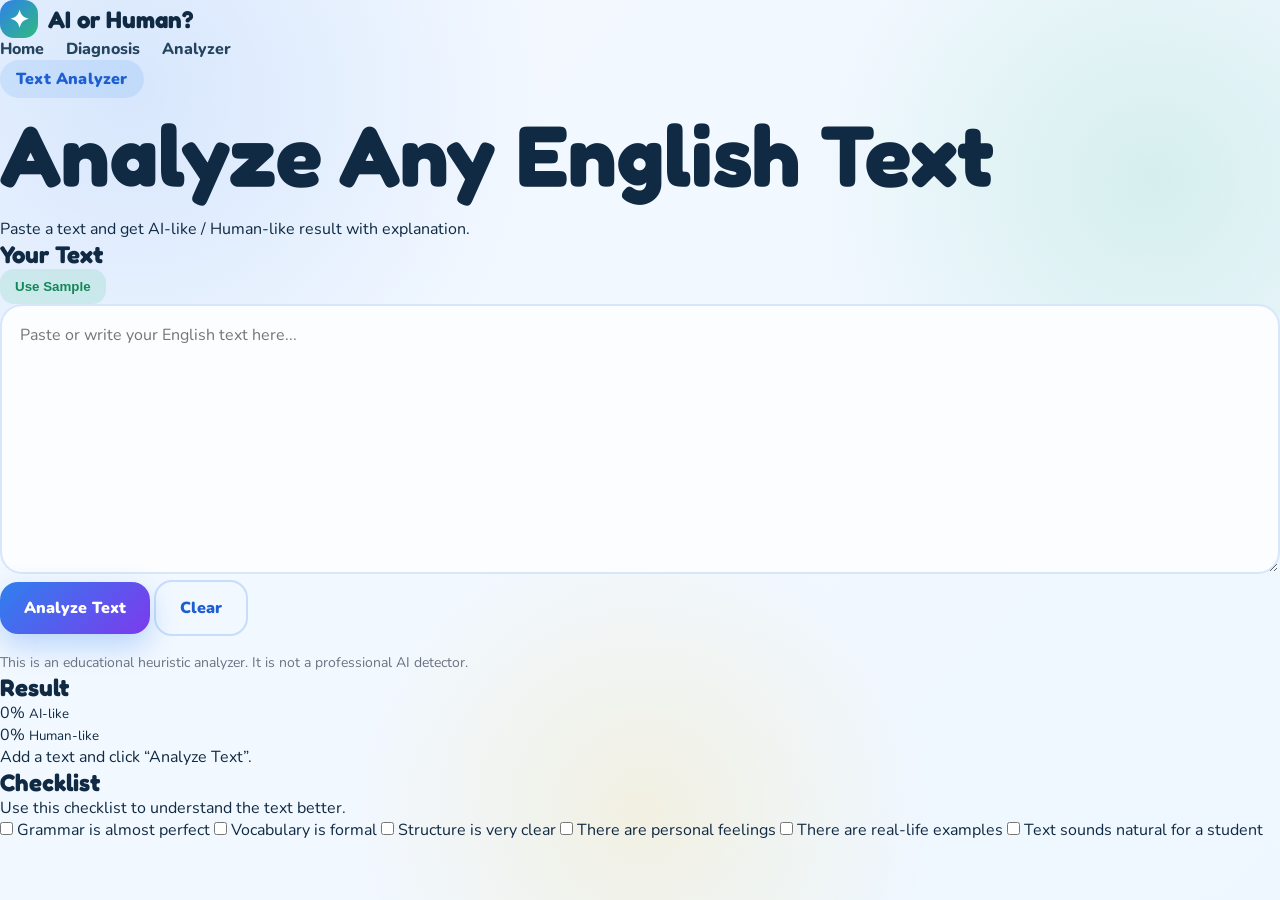
==== analyzer.html @ 6ae85714 "Create analyzer.html" ====
<!DOCTYPE html>
<html lang="en">
<head>
  <meta charset="UTF-8" />
  <meta name="viewport" content="width=device-width, initial-scale=1.0" />
  <title>Text Analyzer</title>
  <link rel="stylesheet" href="css/style.css" />

  <link rel="preconnect" href="https://fonts.googleapis.com">
  <link rel="preconnect" href="https://fonts.gstatic.com" crossorigin>
  <link 
    href="https://fonts.googleapis.com/css2?family=Fredoka:wght@500;600;700&family=Nunito:wght@400;600;700;800;900&display=swap" 
    rel="stylesheet">
</head>

<body>
  <nav class="nav page-nav">
    <div class="logo">
      <span class="logo-icon">✦</span>
      <span>AI or Human?</span>
    </div>

    <div class="nav-links">
      <a href="index.html">Home</a>
      <a href="tasks.html">Diagnosis</a>
      <a href="analyzer.html">Analyzer</a>
    </div>
  </nav>

  <main class="page-main">
    <section class="section-title">
      <p class="tag">Text Analyzer</p>
      <h1 class="page-title">Analyze Any English Text</h1>
      <p>
        Paste a text and get AI-like / Human-like result with explanation.
      </p>
    </section>

    <section class="analyzer-grid">
      <div class="input-panel">
        <div class="panel-top">
          <h2>Your Text</h2>
          <button id="sampleBtn" class="small-btn">Use Sample</button>
        </div>

        <textarea id="textInput" placeholder="Paste or write your English text here..."></textarea>

        <div class="button-row">
          <button id="analyzeBtn" class="btn primary">Analyze Text</button>
          <button id="clearBtn" class="btn ghost">Clear</button>
        </div>

        <p class="note">
          This is an educational heuristic analyzer. It is not a professional AI detector.
        </p>
      </div>

      <div class="result-panel">
        <h2>Result</h2>

        <div class="score-circles">
          <div class="circle" id="aiCircle">
            <span id="aiPercent">0%</span>
            <small>AI-like</small>
          </div>

          <div class="circle human-circle" id="humanCircle">
            <span id="humanPercent">0%</span>
            <small>Human-like</small>
          </div>
        </div>

        <div class="verdict" id="verdict">
          Add a text and click “Analyze Text”.
        </div>

        <div class="feedback-list" id="feedbackList"></div>
      </div>
    </section>

    <section class="workbook-box">
      <h2>Checklist</h2>
      <p>Use this checklist to understand the text better.</p>

      <div class="checklist-grid">
        <label><input type="checkbox"> Grammar is almost perfect</label>
        <label><input type="checkbox"> Vocabulary is formal</label>
        <label><input type="checkbox"> Structure is very clear</label>
        <label><input type="checkbox"> There are personal feelings</label>
        <label><input type="checkbox"> There are real-life examples</label>
        <label><input type="checkbox"> Text sounds natural for a student</label>
      </div>
    </section>
  </main>

  <script src="js/analyzer.js"></script>
</body>
</html>
---- css/style.css ----
:root {
  --dark: #102a43;
  --blue: #2f80ed;
  --blue-dark: #1d5fd1;
  --green: #2fbb7f;
  --yellow: #f7c948;
  --orange: #ff8a3d;
  --pink: #ff6b9a;
  --purple: #7c3aed;
  --light: #f5f9ff;
  --white: #ffffff;
  --gray: #6b7280;
  --shadow: 0 20px 50px rgba(16, 42, 67, 0.15);
  --radius: 28px;
}

* {
  margin: 0;
  padding: 0;
  box-sizing: border-box;
}

html {
  scroll-behavior: smooth;
}

body {
  font-family: "Nunito", sans-serif;
  background: var(--light);
  color: var(--dark);
  overflow-x: hidden;
}

body::before {
  content: "";
  position: fixed;
  inset: 0;
  z-index: -2;
  background:
    radial-gradient(circle at 10% 10%, rgba(47, 128, 237, 0.15), transparent 30%),
    radial-gradient(circle at 90% 20%, rgba(47, 187, 127, 0.14), transparent 25%),
    radial-gradient(circle at 50% 90%, rgba(247, 201, 72, 0.16), transparent 28%),
    linear-gradient(135deg, #f5f9ff, #eef7ff);
}

a {
  text-decoration: none;
  color: inherit;
}

ul {
  list-style: none;
}

.hero {
  min-height: 100vh;
  padding: 24px 7%;
  position: relative;
}

.navbar {
  max-width: 1200px;
  margin: 0 auto;
  padding: 18px 22px;
  border-radius: 999px;
  background: rgba(255, 255, 255, 0.8);
  box-shadow: 0 10px 30px rgba(16, 42, 67, 0.08);
  backdrop-filter: blur(16px);
  display: flex;
  align-items: center;
  justify-content: space-between;
}

.logo {
  font-family: "Fredoka", sans-serif;
  font-size: 24px;
  font-weight: 700;
  display: flex;
  align-items: center;
  gap: 10px;
}

.logo-icon {
  width: 38px;
  height: 38px;
  border-radius: 14px;
  background: linear-gradient(135deg, var(--blue), var(--green));
  color: var(--white);
  display: grid;
  place-items: center;
}

.nav-links {
  display: flex;
  gap: 22px;
  font-weight: 800;
  color: #24435d;
}

.nav-links a {
  transition: 0.25s;
}

.nav-links a:hover {
  color: var(--blue);
}

.hero-content {
  max-width: 1200px;
  min-height: calc(100vh - 110px);
  margin: 0 auto;
  display: grid;
  grid-template-columns: 1.05fr 0.95fr;
  align-items: center;
  gap: 50px;
}

.tag {
  display: inline-block;
  padding: 8px 16px;
  background: rgba(47, 128, 237, 0.12);
  color: var(--blue-dark);
  border-radius: 999px;
  font-weight: 900;
  margin-bottom: 16px;
  letter-spacing: 0.2px;
}

h1, h2, h3 {
  font-family: "Fredoka", sans-serif;
}

h1 {
  font-size: clamp(48px, 7vw, 86px);
  line-height: 0.95;
  margin-bottom: 22px;
}

h1 span {
  color: var(--blue);
}

.hero-description {
  font-size: 20px;
  line-height: 1.65;
  color: #3d5870;
  max-width: 650px;
}

.hero-buttons {
  display: flex;
  gap: 15px;
  margin-top: 32px;
  flex-wrap: wrap;
}

.btn {
  border: none;
  cursor: pointer;
  padding: 15px 24px;
  border-radius: 18px;
  font-family: "Nunito", sans-serif;
  font-weight: 900;
  font-size: 16px;
  transition: 0.25s;
  display: inline-flex;
  align-items: center;
  justify-content: center;
}

.btn.primary {
  background: linear-gradient(135deg, var(--blue), var(--purple));
  color: var(--white);
  box-shadow: 0 12px 30px rgba(47, 128, 237, 0.3);
}

.btn.primary:hover {
  transform: translateY(-3px);
}

.btn.secondary {
  background: var(--white);
  color: var(--blue-dark);
  box-shadow: 0 12px 30px rgba(16, 42, 67, 0.1);
}

.btn.secondary:hover {
  transform: translateY(-3px);
}

.btn.ghost {
  background: transparent;
  color: var(--blue-dark);
  border: 2px solid rgba(47, 128, 237, 0.22);
}

.hero-card {
  position: relative;
  min-height: 520px;
  border-radius: 40px;
  background:
    linear-gradient(160deg, rgba(255,255,255,0.95), rgba(255,255,255,0.65)),
    radial-gradient(circle at 70% 15%, rgba(247, 201, 72, 0.35), transparent 35%),
    radial-gradient(circle at 20% 80%, rgba(47, 187, 127, 0.25), transparent 30%);
  box-shadow: var(--shadow);
  padding: 35px;
  overflow: hidden;
}

.hero-card::before {
  content: "ABC";
  position: absolute;
  top: 28px;
  right: 30px;
  color: rgba(47, 128, 237, 0.12);
  font-size: 80px;
  font-weight: 900;
  transform: rotate(10deg);
}

.robot-face {
  width: 220px;
  height: 170px;
  background: linear-gradient(135deg, #dff3ff, #ffffff);
  border: 5px solid #c8e7ff;
  border-radius: 40px;
  margin: 40px auto 25px;
  position: relative;
  box-shadow: 0 20px 35px rgba(47, 128, 237, 0.18);
}

.robot-face::before {
  content: "";
  position: absolute;
  top: -45px;
  left: 50%;
  width: 5px;
  height: 45px;
  background: #84bdf7;
  transform: translateX(-50%);
}

.robot-face::after {
  content: "";
  position: absolute;
  top: -60px;
  left: 50%;
  width: 22px;
  height: 22px;
  background: var(--yellow);
  border-radius: 50%;
  transform: translateX(-50%);
}

.eyes {
  display: flex;
  justify-content: center;
  gap: 42px;
  padding-top: 48px;
}

.eyes span {
  width: 32px;
  height: 32px;
  background: var(--blue);
  border-radius: 50%;
}

.mouth {
  width: 80px;
  height: 22px;
  border-bottom: 8px solid var(--green);
  border-radius: 0 0 80px 80px;
  margin: 28px auto 0;
}

.chat-bubble {
  background: var(--white);
  padding: 16px 18px;
  border-radius: 24px;
  box-shadow: 0 12px 25px rgba(16, 42, 67, 0.1);
  max-width: 330px;
  font-weight: 800;
  line-height: 1.4;
}

.chat-bubble.ai {
  margin: 10px 0 20px auto;
  border-left: 6px solid var(--blue);
}

.chat-bubble.human {
  margin: 0 auto 25px 0;
  border-left: 6px solid var(--green);
}

.mini-stats {
  display: grid;
  grid-template-columns: 1fr 1fr;
  gap: 14px;
}

.mini-stats div {
  background: rgba(255,255,255,0.85);
  border-radius: 24px;
  padding: 20px;
  text-align: center;
  box-shadow: 0 10px 25px rgba(16, 42, 67, 0.08);
}

.mini-stats strong {
  display: block;
  font-size: 36px;
  color: var(--blue);
  font-family: "Fredoka", sans-serif;
}

.mini-stats span {
  color: var(--gray);
  font-weight: 800;
}

.section {
  padding: 90px 7%;
}

.section-heading {
  max-width: 760px;
  text-align: center;
  margin: 0 auto 42px;
}

.section-heading h2 {
  font-size: clamp(34px, 4vw, 54px);
  margin-bottom: 14px;
}

.section-heading p {
  color: #49647a;
  font-size: 18px;
  line-height: 1.65;
}

.comparison-grid {
  max-width: 1100px;
  margin: 0 auto;
  display: grid;
  grid-template-columns: 1fr 90px 1fr;
  gap: 25px;
  align-items: center;
}

.compare-card {
  background: var(--white);
  padding: 34px;
  border-radius: var(--radius);
  box-shadow: var(--shadow);
  position: relative;
  overflow: hidden;
}

.compare-card::after {
  content: "";
  position: absolute;
  width: 130px;
  height: 130px;
  right: -45px;
  bottom: -45px;
  border-radius: 50%;
  background: rgba(47, 128, 237, 0.13);
}

.human-card::after {
  background: rgba(47, 187, 127, 0.13);
}

.card-icon {
  font-size: 55px;
  margin-bottom: 12px;
}

.compare-card h3 {
  font-size: 32px;
  margin-bottom: 20px;
}

.compare-card li {
  padding: 13px 0 13px 34px;
  font-weight: 800;
  position: relative;
  border-bottom: 1px dashed rgba(16, 42, 67, 0.12);
}

.compare-card li::before {
  content: "✓";
  position: absolute;
  left: 0;
  color: var(--green);
  font-weight: 900;
}

.vs-circle {
  width: 90px;
  height: 90px;
  border-radius: 50%;
  background: linear-gradient(135deg, var(--yellow), var(--orange));
  display: grid;
  place-items: center;
  color: var(--white);
  font-family: "Fredoka", sans-serif;
  font-size: 28px;
  box-shadow: 0 15px 35px rgba(255, 138, 61, 0.25);
}

.example-box {
  max-width: 1100px;
  margin: 35px auto 0;
  background: linear-gradient(135deg, #ffffff, #f9fcff);
  border-radius: var(--radius);
  padding: 30px;
  box-shadow: var(--shadow);
}

.example-box h3 {
  font-size: 30px;
  margin-bottom: 20px;
}

.example-columns {
  display: grid;
  grid-template-columns: 1fr 1fr;
  gap: 18px;
}

.example-columns div {
  padding: 22px;
  border-radius: 22px;
  background: #f4f8ff;
}

.example-columns p {
  margin-top: 12px;
  line-height: 1.6;
  font-weight: 700;
}

.label {
  display: inline-block;
  border-radius: 999px;
  padding: 7px 13px;
  font-weight: 900;
}

.human-label {
  background: rgba(47, 187, 127, 0.15);
  color: #128755;
}

.ai-label {
  background: rgba(47, 128, 237, 0.15);
  color: var(--blue-dark);
}

.analyzer-layout {
  max-width: 1150px;
  margin: 0 auto;
  display: grid;
  grid-template-columns: 1.1fr 0.9fr;
  gap: 26px;
}

.textarea-card,
.result-card,
.workbook-card,
.quiz-card,
.bars-card,
.conclusion-card {
  background: rgba(255,255,255,0.92);
  border-radius: var(--radius);
  padding: 30px;
  box-shadow: var(--shadow);
}

.card-top,
.quiz-progress,
.workbook-header {
  display: flex;
  align-items: center;
  justify-content: space-between;
  gap: 14px;
  margin-bottom: 18px;
}

.small-btn {
  border: none;
  background: rgba(47, 187, 127, 0.14);
  color: #128755;
  padding: 10px 15px;
  border-radius: 14px;
  font-weight: 900;
  cursor: pointer;
}

textarea {
  width: 100%;
  min-height: 270px;
  border: 2px solid rgba(47, 128, 237, 0.18);
  border-radius: 22px;
  padding: 18px;
  font-size: 16px;
  font-family: "Nunito", sans-serif;
  color: var(--dark);
  resize: vertical;
  outline: none;
  background: #fbfdff;
}

textarea:focus {
  border-color: var(--blue);
  box-shadow: 0 0 0 4px rgba(47, 128, 237, 0.08);
}

.analyzer-actions {
  display: flex;
  gap: 12px;
  margin-top: 16px;
  flex-wrap: wrap;
}

.note {
  color: var(--gray);
  font-size: 14px;
  line-height: 1.5;
  margin-top: 16px;
}

.result-card h3,
.textarea-card h3,
.workbook-card h3,
.quiz-card h3,
.bars-card h3 {
  font-size: 28px;
}

.score-wrapper {
  display: flex;
  gap: 18px;
  margin: 25px 0;
  justify-content: center;
}

.circle-score {
  width: 150px;
  height: 150px;
  border-radius: 50%;
  background:
    conic-gradient(var(--blue) 0deg, var(--blue) 0deg, #e6eef8 0deg);
  display: grid;
  place-items: center;
  position: relative;
}

.circle-score::before {
  content: "";
  position: absolute;
  width: 118px;
  height: 118px;
  border-radius: 50%;
  background: white;
}

.circle-score span,
.circle-score small {
  position: relative;
  z-index: 1;
  display: block;
  text-align: center;
}

.circle-score span {
  font-size: 34px;
  font-weight: 900;
  color: var(--blue);
  font-family: "Fredoka", sans-serif;
}

.circle-score small {
  color: var(--gray);
  font-weight: 900;
}

.human-score span {
  color: var(--green);
}

.result-verdict {
  padding: 18px;
  border-radius: 20px;
  background: #f3f8ff;
  font-weight: 900;
  line-height: 1.5;
  margin-bottom: 18px;
}

.feedback-list {
  display: grid;
  gap: 12px;
}

.feedback-item {
  padding: 15px;
  border-radius: 18px;
  background: #f8fbff;
  border-left: 5px solid var(--blue);
  font-weight: 800;
  line-height: 1.45;
}

.feedback-item.human-type {
  border-left-color: var(--green);
}

.workbook-card {
  max-width: 900px;
  margin: 0 auto;
  background:
    linear-gradient(white, white) padding-box,
    repeating-linear-gradient(
      45deg,
      rgba(47, 128, 237, 0.4) 0 12px,
      rgba(47, 187, 127, 0.4) 12px 24px,
      rgba(247, 201, 72, 0.4) 24px 36px
    ) border-box;
  border: 6px solid transparent;
}

.magnifier {
  font-size: 50px;
}

.workbook-header p {
  color: var(--gray);
  font-weight: 800;
  margin-top: 6px;
}

.checklist {
  display: grid;
  grid-template-columns: 1fr 1fr;
  gap: 14px;
  margin: 22px 0;
}

.checklist label {
  background: #f4f8ff;
  padding: 15px;
  border-radius: 18px;
  font-weight: 850;
  cursor: pointer;
}

.checklist input {
  transform: scale(1.2);
  margin-right: 10px;
}

.answer-box {
  border-top: 2px dashed rgba(16, 42, 67, 0.16);
  padding-top: 22px;
}

.answer-box h4 {
  font-size: 22px;
  margin-bottom: 14px;
}

.choice-row {
  display: flex;
  gap: 12px;
  margin-bottom: 18px;
}

.choice-chip {
  border: none;
  background: linear-gradient(135deg, var(--blue), var(--purple));
  color: white;
  padding: 12px 22px;
  border-radius: 999px;
  font-weight: 900;
}

.choice-chip:last-child {
  background: linear-gradient(135deg, var(--green), #16a085);
}

.answer-box textarea {
  min-height: 120px;
  margin-top: 8px;
}

.quiz-card {
  max-width: 850px;
  margin: 0 auto;
}

.quiz-progress span {
  background: #f4f8ff;
  padding: 10px 14px;
  border-radius: 999px;
  font-weight: 900;
}

.quiz-text {
  background: linear-gradient(135deg, #f4f8ff, #ffffff);
  border-radius: 24px;
  padding: 26px;
  font-size: 20px;
  line-height: 1.65;
  font-weight: 800;
  margin-bottom: 20px;
  border: 2px dashed rgba(47, 128, 237, 0.2);
}

.quiz-buttons {
  display: grid;
  grid-template-columns: 1fr 1fr;
  gap: 14px;
}

.ai-choice {
  background: linear-gradient(135deg, var(--blue), var(--purple));
  color: white;
}

.human-choice {
  background: linear-gradient(135deg, var(--green), #14a56f);
  color: white;
}

.quiz-feedback {
  margin-top: 18px;
  padding: 18px;
  border-radius: 18px;
  background: #f4f8ff;
  font-weight: 900;
  line-height: 1.5;
  display: none;
}

.next-btn {
  margin-top: 16px;
  display: none;
}

.stats-grid {
  max-width: 1050px;
  margin: 0 auto 26px;
  display: grid;
  grid-template-columns: repeat(4, 1fr);
  gap: 18px;
}

.stat-card {
  background: white;
  border-radius: 24px;
  padding: 28px;
  text-align: center;
  box-shadow: var(--shadow);
}

.stat-card strong {
  display: block;
  font-size: 44px;
  font-family: "Fredoka", sans-serif;
  color: var(--blue);
}

.stat-card span {
  font-weight: 900;
  color: var(--gray);
}

.bars-card {
  max-width: 1050px;
  margin: 0 auto;
}

.bar-row {
  display: grid;
  grid-template-columns: 180px 1fr 1fr;
  gap: 14px;
  align-items: center;
  margin: 15px 0;
}

.bar-row span {
  font-weight: 900;
}

.bar-bg {
  background: #edf3fb;
  border-radius: 999px;
  overflow: hidden;
  height: 30px;
}

.bar {
  height: 100%;
  border-radius: 999px;
  color: white;
  display: flex;
  align-items: center;
  justify-content: flex-end;
  padding-right: 12px;
  font-size: 13px;
  font-weight: 900;
}

.before {
  background: linear-gradient(135deg, #94a3b8, #64748b);
}

.after {
  background: linear-gradient(135deg, var(--green), var(--blue));
}

.legend {
  display: flex;
  justify-content: center;
  gap: 25px;
  margin-top: 25px;
  font-weight: 900;
}

.legend i {
  width: 14px;
  height: 14px;
  border-radius: 50%;
  display: inline-block;
  margin-right: 8px;
}

.before-dot {
  background: #64748b;
}

.after-dot {
  background: var(--green);
}

.conclusion-card {
  max-width: 950px;
  margin: 0 auto;
  text-align: center;
  background:
    linear-gradient(135deg, rgba(255,255,255,0.95), rgba(255,255,255,0.83)),
    radial-gradient(circle at 20% 20%, rgba(47,128,237,0.18), transparent 35%);
}

.conclusion-card h2 {
  font-size: 44px;
  margin-bottom: 16px;
}

.conclusion-card p {
  font-size: 20px;
  line-height: 1.7;
  color: #3d5870;
  font-weight: 700;
}

.conclusion-card h3 {
  font-size: 30px;
  margin: 28px 0 15px;
}

.recommendations {
  display: flex;
  flex-wrap: wrap;
  gap: 12px;
  justify-content: center;
}

.recommendations span {
  background: #f4f8ff;
  border-radius: 999px;
  padding: 12px 17px;
  font-weight: 900;
  color: var(--blue-dark);
}

footer {
  padding: 28px 7%;
  text-align: center;
  color: var(--gray);
  font-weight: 900;
}

@media (max-width: 950px) {
  .nav-links {
    display: none;
  }

  .hero-content,
  .analyzer-layout,
  .comparison-grid,
  .example-columns {
    grid-template-columns: 1fr;
  }

  .vs-circle {
    margin: 0 auto;
  }

  .stats-grid {
    grid-template-columns: 1fr 1fr;
  }

  .bar-row {
    grid-template-columns: 1fr;
    background: #f8fbff;
    padding: 16px;
    border-radius: 18px;
  }

  .checklist {
    grid-template-columns: 1fr;
  }

  .hero-card {
    min-height: auto;
  }
}

@media (max-width: 560px) {
  .hero {
    padding: 18px 5%;
  }

  .section {
    padding: 65px 5%;
  }

  .stats-grid {
    grid-template-columns: 1fr;
  }

  .score-wrapper,
  .quiz-buttons {
    grid-template-columns: 1fr;
    flex-direction: column;
  }

  .circle-score {
    width: 135px;
    height: 135px;
  }

  .circle-score::before {
    width: 105px;
    height: 105px;
  }
}
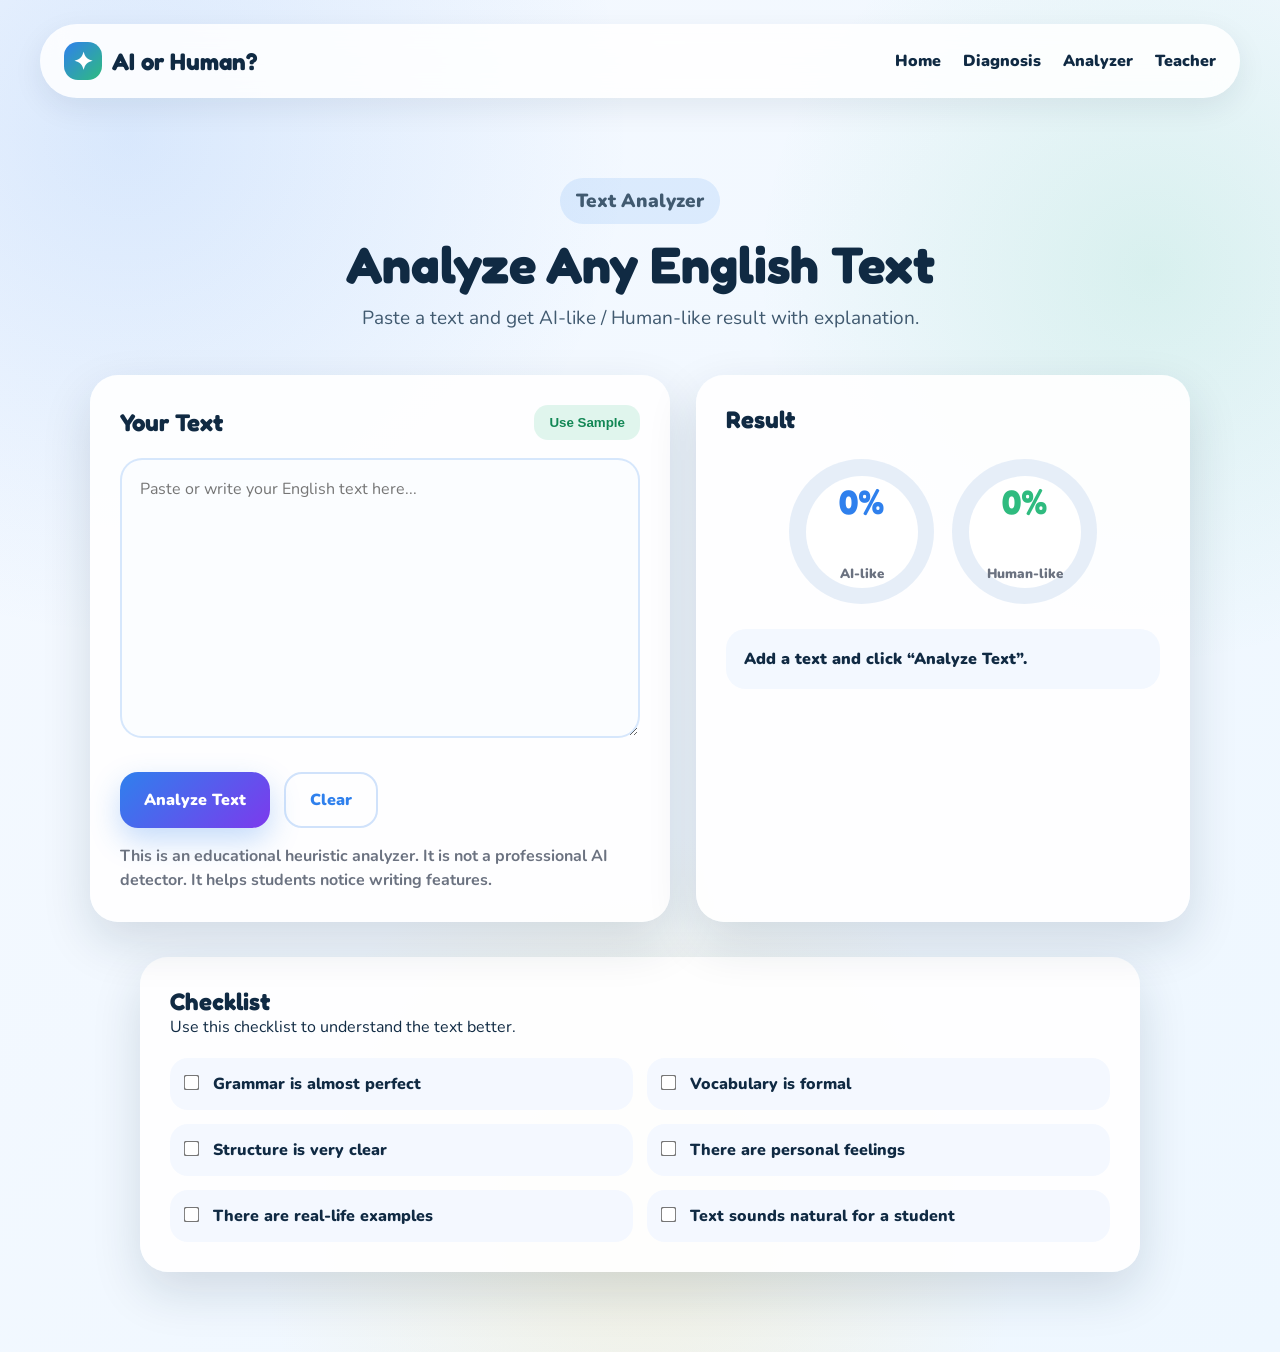
==== commit e7a9f802: "Update analyzer.html" ====
--- a/analyzer.html
+++ b/analyzer.html
@@ -3,14 +3,17 @@
 <head>
   <meta charset="UTF-8" />
   <meta name="viewport" content="width=device-width, initial-scale=1.0" />
+
   <title>Text Analyzer</title>
+
   <link rel="stylesheet" href="css/style.css" />
 
   <link rel="preconnect" href="https://fonts.googleapis.com">
   <link rel="preconnect" href="https://fonts.gstatic.com" crossorigin>
   <link 
     href="https://fonts.googleapis.com/css2?family=Fredoka:wght@500;600;700&family=Nunito:wght@400;600;700;800;900&display=swap" 
-    rel="stylesheet">
+    rel="stylesheet"
+  >
 </head>
 
 <body>
@@ -24,13 +27,16 @@
       <a href="index.html">Home</a>
       <a href="tasks.html">Diagnosis</a>
       <a href="analyzer.html">Analyzer</a>
+      <a href="teacher.html">Teacher</a>
     </div>
   </nav>
 
   <main class="page-main">
     <section class="section-title">
       <p class="tag">Text Analyzer</p>
+
       <h1 class="page-title">Analyze Any English Text</h1>
+
       <p>
         Paste a text and get AI-like / Human-like result with explanation.
       </p>
@@ -43,7 +49,10 @@
           <button id="sampleBtn" class="small-btn">Use Sample</button>
         </div>
 
-        <textarea id="textInput" placeholder="Paste or write your English text here..."></textarea>
+        <textarea 
+          id="textInput" 
+          placeholder="Paste or write your English text here..."
+        ></textarea>
 
         <div class="button-row">
           <button id="analyzeBtn" class="btn primary">Analyze Text</button>
@@ -52,6 +61,7 @@
 
         <p class="note">
           This is an educational heuristic analyzer. It is not a professional AI detector.
+          It helps students notice writing features.
         </p>
       </div>
 
--- a/css/style.css
+++ b/css/style.css
@@ -1,16 +1,15 @@
 :root {
   --dark: #102a43;
   --blue: #2f80ed;
-  --blue-dark: #1d5fd1;
+  --purple: #7c3aed;
   --green: #2fbb7f;
   --yellow: #f7c948;
   --orange: #ff8a3d;
-  --pink: #ff6b9a;
-  --purple: #7c3aed;
+  --red: #ef4444;
   --light: #f5f9ff;
   --white: #ffffff;
   --gray: #6b7280;
-  --shadow: 0 20px 50px rgba(16, 42, 67, 0.15);
+  --shadow: 0 20px 50px rgba(16, 42, 67, 0.14);
   --radius: 28px;
 }
 
@@ -20,27 +19,19 @@
   box-sizing: border-box;
 }
 
-html {
-  scroll-behavior: smooth;
+html { 
+  scroll-behavior: smooth; 
 }
 
 body {
   font-family: "Nunito", sans-serif;
-  background: var(--light);
   color: var(--dark);
-  overflow-x: hidden;
-}
-
-body::before {
-  content: "";
-  position: fixed;
-  inset: 0;
-  z-index: -2;
   background:
-    radial-gradient(circle at 10% 10%, rgba(47, 128, 237, 0.15), transparent 30%),
-    radial-gradient(circle at 90% 20%, rgba(47, 187, 127, 0.14), transparent 25%),
-    radial-gradient(circle at 50% 90%, rgba(247, 201, 72, 0.16), transparent 28%),
+    radial-gradient(circle at 10% 10%, rgba(47,128,237,0.14), transparent 30%),
+    radial-gradient(circle at 90% 20%, rgba(47,187,127,0.13), transparent 25%),
+    radial-gradient(circle at 50% 90%, rgba(247,201,72,0.16), transparent 28%),
     linear-gradient(135deg, #f5f9ff, #eef7ff);
+  min-height: 100vh;
 }
 
 a {
@@ -48,27 +39,21 @@
   color: inherit;
 }
 
-ul {
-  list-style: none;
-}
-
-.hero {
-  min-height: 100vh;
-  padding: 24px 7%;
-  position: relative;
-}
-
-.navbar {
+.nav {
   max-width: 1200px;
-  margin: 0 auto;
-  padding: 18px 22px;
+  margin: 24px auto 0;
+  padding: 18px 24px;
   border-radius: 999px;
-  background: rgba(255, 255, 255, 0.8);
-  box-shadow: 0 10px 30px rgba(16, 42, 67, 0.08);
-  backdrop-filter: blur(16px);
+  background: rgba(255,255,255,0.85);
+  box-shadow: 0 10px 30px rgba(16,42,67,0.08);
+  backdrop-filter: blur(14px);
   display: flex;
+  justify-content: space-between;
   align-items: center;
-  justify-content: space-between;
+}
+
+.page-nav {
+  width: calc(100% - 40px);
 }
 
 .logo {
@@ -76,8 +61,8 @@
   font-size: 24px;
   font-weight: 700;
   display: flex;
+  gap: 10px;
   align-items: center;
-  gap: 10px;
 }
 
 .logo-icon {
@@ -85,7 +70,7 @@
   height: 38px;
   border-radius: 14px;
   background: linear-gradient(135deg, var(--blue), var(--green));
-  color: var(--white);
+  color: white;
   display: grid;
   place-items: center;
 }
@@ -93,19 +78,19 @@
 .nav-links {
   display: flex;
   gap: 22px;
-  font-weight: 800;
-  color: #24435d;
-}
-
-.nav-links a {
-  transition: 0.25s;
+  font-weight: 900;
 }
 
 .nav-links a:hover {
   color: var(--blue);
 }
 
-.hero-content {
+.hero {
+  min-height: 100vh;
+  padding: 1px 7% 70px;
+}
+
+.hero-grid {
   max-width: 1200px;
   min-height: calc(100vh - 110px);
   margin: 0 auto;
@@ -118,12 +103,11 @@
 .tag {
   display: inline-block;
   padding: 8px 16px;
-  background: rgba(47, 128, 237, 0.12);
-  color: var(--blue-dark);
   border-radius: 999px;
+  background: rgba(47,128,237,0.12);
+  color: #1d5fd1;
   font-weight: 900;
   margin-bottom: 16px;
-  letter-spacing: 0.2px;
 }
 
 h1, h2, h3 {
@@ -131,7 +115,7 @@
 }
 
 h1 {
-  font-size: clamp(48px, 7vw, 86px);
+  font-size: clamp(46px, 7vw, 82px);
   line-height: 0.95;
   margin-bottom: 22px;
 }
@@ -140,18 +124,19 @@
   color: var(--blue);
 }
 
-.hero-description {
-  font-size: 20px;
-  line-height: 1.65;
-  color: #3d5870;
-  max-width: 650px;
-}
-
-.hero-buttons {
+.hero-desc,
+.section-title p {
+  color: #415a70;
+  font-size: 19px;
+  line-height: 1.6;
+}
+
+.hero-buttons,
+.button-row {
   display: flex;
-  gap: 15px;
-  margin-top: 32px;
+  gap: 14px;
   flex-wrap: wrap;
+  margin-top: 28px;
 }
 
 .btn {
@@ -164,92 +149,78 @@
   font-size: 16px;
   transition: 0.25s;
   display: inline-flex;
+  justify-content: center;
   align-items: center;
-  justify-content: center;
 }
 
 .btn.primary {
   background: linear-gradient(135deg, var(--blue), var(--purple));
-  color: var(--white);
-  box-shadow: 0 12px 30px rgba(47, 128, 237, 0.3);
-}
-
-.btn.primary:hover {
-  transform: translateY(-3px);
+  color: white;
+  box-shadow: 0 12px 30px rgba(47,128,237,0.28);
 }
 
 .btn.secondary {
-  background: var(--white);
-  color: var(--blue-dark);
-  box-shadow: 0 12px 30px rgba(16, 42, 67, 0.1);
-}
-
-.btn.secondary:hover {
-  transform: translateY(-3px);
+  background: white;
+  color: var(--blue);
+  box-shadow: 0 12px 30px rgba(16,42,67,0.1);
 }
 
 .btn.ghost {
   background: transparent;
-  color: var(--blue-dark);
-  border: 2px solid rgba(47, 128, 237, 0.22);
-}
-
-.hero-card {
+  border: 2px solid rgba(47,128,237,0.22);
+  color: var(--blue);
+}
+
+.btn:hover {
+  transform: translateY(-3px);
+}
+
+.hero-visual {
   position: relative;
-  min-height: 520px;
-  border-radius: 40px;
+  border-radius: 42px;
   background:
-    linear-gradient(160deg, rgba(255,255,255,0.95), rgba(255,255,255,0.65)),
-    radial-gradient(circle at 70% 15%, rgba(247, 201, 72, 0.35), transparent 35%),
-    radial-gradient(circle at 20% 80%, rgba(47, 187, 127, 0.25), transparent 30%);
+    linear-gradient(160deg, rgba(255,255,255,0.95), rgba(255,255,255,0.7)),
+    radial-gradient(circle at 75% 20%, rgba(247,201,72,0.35), transparent 35%),
+    radial-gradient(circle at 20% 80%, rgba(47,187,127,0.22), transparent 32%);
   box-shadow: var(--shadow);
-  padding: 35px;
+  min-height: 530px;
+  padding: 36px;
   overflow: hidden;
 }
 
-.hero-card::before {
-  content: "ABC";
-  position: absolute;
-  top: 28px;
-  right: 30px;
-  color: rgba(47, 128, 237, 0.12);
-  font-size: 80px;
-  font-weight: 900;
-  transform: rotate(10deg);
-}
-
-.robot-face {
-  width: 220px;
-  height: 170px;
-  background: linear-gradient(135deg, #dff3ff, #ffffff);
-  border: 5px solid #c8e7ff;
-  border-radius: 40px;
-  margin: 40px auto 25px;
+.robot {
+  width: 230px;
+  margin: 55px auto 25px;
   position: relative;
-  box-shadow: 0 20px 35px rgba(47, 128, 237, 0.18);
-}
-
-.robot-face::before {
-  content: "";
-  position: absolute;
-  top: -45px;
-  left: 50%;
+}
+
+.antenna {
   width: 5px;
   height: 45px;
-  background: #84bdf7;
-  transform: translateX(-50%);
-}
-
-.robot-face::after {
+  background: #91c8ff;
+  margin: 0 auto;
+  position: relative;
+}
+
+.antenna::before {
   content: "";
-  position: absolute;
-  top: -60px;
-  left: 50%;
   width: 22px;
   height: 22px;
   background: var(--yellow);
   border-radius: 50%;
+  position: absolute;
+  top: -18px;
+  left: 50%;
   transform: translateX(-50%);
+}
+
+.robot-head {
+  width: 230px;
+  height: 170px;
+  background: linear-gradient(135deg, #e2f4ff, white);
+  border: 5px solid #c8e7ff;
+  border-radius: 42px;
+  box-shadow: 0 20px 35px rgba(47,128,237,0.18);
 }
 
 .eyes {
@@ -274,326 +245,427 @@
   margin: 28px auto 0;
 }
 
-.chat-bubble {
-  background: var(--white);
+.bubble {
+  background: white;
   padding: 16px 18px;
   border-radius: 24px;
-  box-shadow: 0 12px 25px rgba(16, 42, 67, 0.1);
+  box-shadow: 0 12px 25px rgba(16,42,67,0.1);
+  font-weight: 900;
+  line-height: 1.4;
+}
+
+.bubble-ai {
+  border-left: 6px solid var(--blue);
+  margin-left: auto;
   max-width: 330px;
-  font-weight: 800;
-  line-height: 1.4;
-}
-
-.chat-bubble.ai {
-  margin: 10px 0 20px auto;
-  border-left: 6px solid var(--blue);
-}
-
-.chat-bubble.human {
-  margin: 0 auto 25px 0;
+}
+
+.bubble-human {
   border-left: 6px solid var(--green);
-}
-
-.mini-stats {
+  max-width: 330px;
+  margin-top: 16px;
+}
+
+.feature-cards {
   display: grid;
   grid-template-columns: 1fr 1fr;
   gap: 14px;
-}
-
-.mini-stats div {
-  background: rgba(255,255,255,0.85);
-  border-radius: 24px;
-  padding: 20px;
+  margin-top: 25px;
+}
+
+.feature-cards div {
+  background: rgba(255,255,255,0.9);
+  padding: 18px;
+  border-radius: 22px;
   text-align: center;
-  box-shadow: 0 10px 25px rgba(16, 42, 67, 0.08);
-}
-
-.mini-stats strong {
+  box-shadow: 0 10px 25px rgba(16,42,67,0.08);
+}
+
+.feature-cards strong {
   display: block;
-  font-size: 36px;
-  color: var(--blue);
+  color: var(--blue);
+  font-size: 24px;
   font-family: "Fredoka", sans-serif;
 }
 
-.mini-stats span {
+.feature-cards span {
   color: var(--gray);
-  font-weight: 800;
-}
-
-.section {
-  padding: 90px 7%;
-}
-
-.section-heading {
-  max-width: 760px;
+  font-weight: 900;
+}
+
+.section,
+.page-main {
+  padding: 80px 7%;
+}
+
+.section-title {
+  max-width: 820px;
+  margin: 0 auto 42px;
   text-align: center;
-  margin: 0 auto 42px;
-}
-
-.section-heading h2 {
-  font-size: clamp(34px, 4vw, 54px);
+}
+
+.section-title h2,
+.page-title {
+  font-size: clamp(36px, 4vw, 56px);
   margin-bottom: 14px;
 }
 
-.section-heading p {
-  color: #49647a;
-  font-size: 18px;
-  line-height: 1.65;
-}
-
-.comparison-grid {
+.steps,
+.parts-grid {
   max-width: 1100px;
   margin: 0 auto;
   display: grid;
-  grid-template-columns: 1fr 90px 1fr;
-  gap: 25px;
-  align-items: center;
-}
-
-.compare-card {
-  background: var(--white);
-  padding: 34px;
+  gap: 20px;
+}
+
+.steps {
+  grid-template-columns: repeat(3, 1fr);
+}
+
+.step-card,
+.part-card,
+.diagnosis-card,
+.input-panel,
+.result-panel,
+.workbook-box,
+.result-page-card,
+.conclusion-box,
+.teacher-panel {
+  background: rgba(255,255,255,0.92);
   border-radius: var(--radius);
   box-shadow: var(--shadow);
-  position: relative;
-  overflow: hidden;
-}
-
-.compare-card::after {
-  content: "";
-  position: absolute;
-  width: 130px;
-  height: 130px;
-  right: -45px;
-  bottom: -45px;
-  border-radius: 50%;
-  background: rgba(47, 128, 237, 0.13);
-}
-
-.human-card::after {
-  background: rgba(47, 187, 127, 0.13);
-}
-
-.card-icon {
-  font-size: 55px;
-  margin-bottom: 12px;
-}
-
-.compare-card h3 {
-  font-size: 32px;
-  margin-bottom: 20px;
-}
-
-.compare-card li {
-  padding: 13px 0 13px 34px;
+  padding: 30px;
+}
+
+.step-card span {
+  width: 48px;
+  height: 48px;
+  border-radius: 18px;
+  background: linear-gradient(135deg, var(--blue), var(--purple));
+  color: white;
+  display: grid;
+  place-items: center;
+  font-weight: 900;
+  font-size: 22px;
+  margin-bottom: 18px;
+}
+
+.step-card h3,
+.part-card b {
+  font-size: 25px;
+  font-family: "Fredoka", sans-serif;
+}
+
+.step-card p,
+.part-card p {
+  margin-top: 10px;
+  color: #4a647c;
+  line-height: 1.5;
+  font-weight: 700;
+}
+
+.light-section {
+  background: rgba(255,255,255,0.35);
+}
+
+.parts-grid {
+  grid-template-columns: repeat(3, 1fr);
+}
+
+.part-card {
+  font-size: 30px;
+}
+
+.part-card b {
+  display: block;
+  margin-top: 12px;
+}
+
+.conclusion-box {
+  max-width: 900px;
+  margin: 0 auto;
+  text-align: center;
+}
+
+.conclusion-box h2 {
+  font-size: 44px;
+  margin-bottom: 14px;
+}
+
+.conclusion-box p {
+  color: #415a70;
+  font-size: 19px;
+  line-height: 1.65;
+}
+
+.hidden {
+  display: none !important;
+}
+
+.diagnosis-card {
+  max-width: 900px;
+  margin: 0 auto;
+}
+
+#studentName {
+  width: 100%;
+  margin: 18px 0;
+  padding: 16px 18px;
+  border-radius: 18px;
+  border: 2px solid rgba(47,128,237,0.18);
+  outline: none;
+  font-family: "Nunito", sans-serif;
+  font-size: 17px;
   font-weight: 800;
-  position: relative;
-  border-bottom: 1px dashed rgba(16, 42, 67, 0.12);
-}
-
-.compare-card li::before {
-  content: "✓";
-  position: absolute;
-  left: 0;
-  color: var(--green);
-  font-weight: 900;
-}
-
-.vs-circle {
-  width: 90px;
-  height: 90px;
-  border-radius: 50%;
-  background: linear-gradient(135deg, var(--yellow), var(--orange));
-  display: grid;
-  place-items: center;
-  color: var(--white);
+  background: #fbfdff;
+}
+
+#studentName:focus {
+  border-color: var(--blue);
+  box-shadow: 0 0 0 4px rgba(47,128,237,0.08);
+}
+
+.progress-row {
+  display: flex;
+  justify-content: space-between;
+  gap: 14px;
+  margin-bottom: 22px;
+}
+
+.progress-row span {
+  background: #f0f7ff;
+  color: var(--blue);
+  padding: 10px 16px;
+  border-radius: 999px;
+  font-weight: 900;
+}
+
+.task-text {
+  background: linear-gradient(135deg, #f4f8ff, white);
+  border: 2px dashed rgba(47,128,237,0.25);
+  border-radius: 24px;
+  padding: 26px;
+  font-size: 21px;
+  line-height: 1.65;
+  font-weight: 800;
+  margin-bottom: 22px;
+}
+
+.task-buttons {
+  display: grid;
+  grid-template-columns: 1fr 1fr;
+  gap: 15px;
+}
+
+.ai-btn {
+  background: linear-gradient(135deg, var(--blue), var(--purple));
+  color: white;
+}
+
+.human-btn {
+  background: linear-gradient(135deg, var(--green), #16a085);
+  color: white;
+}
+
+.task-feedback {
+  display: none;
+  margin-top: 18px;
+  padding: 18px;
+  border-radius: 18px;
+  background: #f4f8ff;
+  font-weight: 900;
+  line-height: 1.5;
+}
+
+.next-task {
+  margin-top: 16px;
+  display: none;
+}
+
+.result-page-card {
+  max-width: 820px;
+  margin: 0 auto;
+  text-align: center;
+}
+
+.result-page-card h1 {
+  font-size: clamp(42px, 6vw, 70px);
+}
+
+.student-result-name {
+  font-family: "Nunito", sans-serif;
+  color: var(--gray);
+  font-size: 24px;
+  margin-top: -10px;
+  margin-bottom: 8px;
+}
+
+.big-score {
   font-family: "Fredoka", sans-serif;
-  font-size: 28px;
-  box-shadow: 0 15px 35px rgba(255, 138, 61, 0.25);
-}
-
-.example-box {
-  max-width: 1100px;
-  margin: 35px auto 0;
-  background: linear-gradient(135deg, #ffffff, #f9fcff);
-  border-radius: var(--radius);
-  padding: 30px;
-  box-shadow: var(--shadow);
-}
-
-.example-box h3 {
-  font-size: 30px;
-  margin-bottom: 20px;
-}
-
-.example-columns {
+  font-size: 80px;
+  color: var(--blue);
+  margin: 20px 0 8px;
+}
+
+.level-badge {
+  display: inline-block;
+  padding: 12px 22px;
+  border-radius: 999px;
+  background: rgba(47,187,127,0.15);
+  color: #128755;
+  font-weight: 900;
+  font-size: 20px;
+}
+
+.result-details {
   display: grid;
   grid-template-columns: 1fr 1fr;
   gap: 18px;
-}
-
-.example-columns div {
+  margin: 28px 0;
+}
+
+.result-details div {
+  background: #f4f8ff;
+  border-radius: 22px;
   padding: 22px;
-  border-radius: 22px;
-  background: #f4f8ff;
-}
-
-.example-columns p {
-  margin-top: 12px;
+}
+
+.result-details strong {
+  display: block;
+  font-size: 34px;
+  color: var(--blue);
+  font-family: "Fredoka", sans-serif;
+}
+
+.result-details span {
+  color: var(--gray);
+  font-weight: 900;
+}
+
+.recommendation-box {
+  background: linear-gradient(135deg, #f4f8ff, white);
+  border-radius: 24px;
+  padding: 24px;
+  text-align: left;
+  margin-bottom: 10px;
+}
+
+.recommendation-box h2 {
+  margin-bottom: 10px;
+}
+
+.recommendation-box p {
+  color: #415a70;
   line-height: 1.6;
-  font-weight: 700;
-}
-
-.label {
-  display: inline-block;
-  border-radius: 999px;
-  padding: 7px 13px;
-  font-weight: 900;
-}
-
-.human-label {
-  background: rgba(47, 187, 127, 0.15);
-  color: #128755;
-}
-
-.ai-label {
-  background: rgba(47, 128, 237, 0.15);
-  color: var(--blue-dark);
-}
-
-.analyzer-layout {
+  font-weight: 800;
+}
+
+.center {
+  justify-content: center;
+}
+
+.analyzer-grid {
   max-width: 1150px;
   margin: 0 auto;
   display: grid;
-  grid-template-columns: 1.1fr 0.9fr;
+  grid-template-columns: 1.08fr 0.92fr;
   gap: 26px;
 }
 
-.textarea-card,
-.result-card,
-.workbook-card,
-.quiz-card,
-.bars-card,
-.conclusion-card {
-  background: rgba(255,255,255,0.92);
-  border-radius: var(--radius);
-  padding: 30px;
-  box-shadow: var(--shadow);
-}
-
-.card-top,
-.quiz-progress,
-.workbook-header {
+.panel-top {
   display: flex;
-  align-items: center;
   justify-content: space-between;
   gap: 14px;
+  align-items: center;
   margin-bottom: 18px;
 }
 
 .small-btn {
   border: none;
-  background: rgba(47, 187, 127, 0.14);
+  cursor: pointer;
+  background: rgba(47,187,127,0.14);
   color: #128755;
   padding: 10px 15px;
   border-radius: 14px;
   font-weight: 900;
-  cursor: pointer;
 }
 
 textarea {
   width: 100%;
-  min-height: 270px;
-  border: 2px solid rgba(47, 128, 237, 0.18);
+  min-height: 280px;
+  border: 2px solid rgba(47,128,237,0.18);
   border-radius: 22px;
   padding: 18px;
-  font-size: 16px;
-  font-family: "Nunito", sans-serif;
-  color: var(--dark);
   resize: vertical;
   outline: none;
+  font-family: "Nunito", sans-serif;
+  font-size: 16px;
+  color: var(--dark);
   background: #fbfdff;
 }
 
 textarea:focus {
   border-color: var(--blue);
-  box-shadow: 0 0 0 4px rgba(47, 128, 237, 0.08);
-}
-
-.analyzer-actions {
-  display: flex;
-  gap: 12px;
+  box-shadow: 0 0 0 4px rgba(47,128,237,0.08);
+}
+
+.note {
   margin-top: 16px;
-  flex-wrap: wrap;
-}
-
-.note {
   color: var(--gray);
-  font-size: 14px;
   line-height: 1.5;
-  margin-top: 16px;
-}
-
-.result-card h3,
-.textarea-card h3,
-.workbook-card h3,
-.quiz-card h3,
-.bars-card h3 {
-  font-size: 28px;
-}
-
-.score-wrapper {
+  font-weight: 700;
+}
+
+.score-circles {
   display: flex;
   gap: 18px;
+  justify-content: center;
   margin: 25px 0;
-  justify-content: center;
-}
-
-.circle-score {
-  width: 150px;
-  height: 150px;
+}
+
+.circle {
+  width: 145px;
+  height: 145px;
   border-radius: 50%;
-  background:
-    conic-gradient(var(--blue) 0deg, var(--blue) 0deg, #e6eef8 0deg);
+  background: conic-gradient(var(--blue) 0deg, #e6eef8 0deg);
   display: grid;
   place-items: center;
   position: relative;
 }
 
-.circle-score::before {
+.circle::before {
   content: "";
+  width: 112px;
+  height: 112px;
+  background: white;
+  border-radius: 50%;
   position: absolute;
-  width: 118px;
-  height: 118px;
-  border-radius: 50%;
-  background: white;
-}
-
-.circle-score span,
-.circle-score small {
-  position: relative;
+}
+
+.circle span,
+.circle small {
   z-index: 1;
   display: block;
   text-align: center;
 }
 
-.circle-score span {
+.circle span {
   font-size: 34px;
-  font-weight: 900;
-  color: var(--blue);
   font-family: "Fredoka", sans-serif;
-}
-
-.circle-score small {
+  font-weight: 700;
+  color: var(--blue);
+}
+
+.circle small {
   color: var(--gray);
   font-weight: 900;
 }
 
-.human-score span {
+.human-circle span {
   color: var(--green);
 }
 
-.result-verdict {
+.verdict {
   padding: 18px;
   border-radius: 20px;
   background: #f3f8ff;
@@ -620,278 +692,86 @@
   border-left-color: var(--green);
 }
 
-.workbook-card {
-  max-width: 900px;
-  margin: 0 auto;
-  background:
-    linear-gradient(white, white) padding-box,
-    repeating-linear-gradient(
-      45deg,
-      rgba(47, 128, 237, 0.4) 0 12px,
-      rgba(47, 187, 127, 0.4) 12px 24px,
-      rgba(247, 201, 72, 0.4) 24px 36px
-    ) border-box;
-  border: 6px solid transparent;
-}
-
-.magnifier {
-  font-size: 50px;
-}
-
-.workbook-header p {
-  color: var(--gray);
-  font-weight: 800;
-  margin-top: 6px;
-}
-
-.checklist {
+.workbook-box {
+  max-width: 1000px;
+  margin: 35px auto 0;
+}
+
+.checklist-grid {
+  margin-top: 20px;
   display: grid;
   grid-template-columns: 1fr 1fr;
   gap: 14px;
-  margin: 22px 0;
-}
-
-.checklist label {
+}
+
+.checklist-grid label {
   background: #f4f8ff;
   padding: 15px;
   border-radius: 18px;
   font-weight: 850;
-  cursor: pointer;
-}
-
-.checklist input {
+}
+
+.checklist-grid input {
   transform: scale(1.2);
   margin-right: 10px;
 }
 
-.answer-box {
-  border-top: 2px dashed rgba(16, 42, 67, 0.16);
-  padding-top: 22px;
-}
-
-.answer-box h4 {
-  font-size: 22px;
-  margin-bottom: 14px;
-}
-
-.choice-row {
+.teacher-panel {
+  max-width: 1100px;
+  margin: 0 auto;
+}
+
+.teacher-actions {
   display: flex;
-  gap: 12px;
-  margin-bottom: 18px;
-}
-
-.choice-chip {
-  border: none;
-  background: linear-gradient(135deg, var(--blue), var(--purple));
-  color: white;
-  padding: 12px 22px;
-  border-radius: 999px;
-  font-weight: 900;
-}
-
-.choice-chip:last-child {
-  background: linear-gradient(135deg, var(--green), #16a085);
-}
-
-.answer-box textarea {
-  min-height: 120px;
-  margin-top: 8px;
-}
-
-.quiz-card {
-  max-width: 850px;
-  margin: 0 auto;
-}
-
-.quiz-progress span {
+  gap: 14px;
+  flex-wrap: wrap;
+  margin-bottom: 24px;
+}
+
+.table-wrapper {
+  overflow-x: auto;
+}
+
+.teacher-table {
+  width: 100%;
+  border-collapse: collapse;
+  background: white;
+  border-radius: 20px;
+  overflow: hidden;
+}
+
+.teacher-table th,
+.teacher-table td {
+  padding: 16px;
+  text-align: left;
+  border-bottom: 1px solid #e6eef8;
+  font-weight: 800;
+}
+
+.teacher-table th {
+  background: #f0f7ff;
+  color: var(--blue);
+  font-family: "Fredoka", sans-serif;
+  font-size: 18px;
+}
+
+.teacher-table tr:hover {
+  background: #f8fbff;
+}
+
+.empty-state {
+  display: none;
+  text-align: center;
+  padding: 30px;
+  color: var(--gray);
+  font-weight: 900;
   background: #f4f8ff;
-  padding: 10px 14px;
-  border-radius: 999px;
-  font-weight: 900;
-}
-
-.quiz-text {
-  background: linear-gradient(135deg, #f4f8ff, #ffffff);
-  border-radius: 24px;
-  padding: 26px;
-  font-size: 20px;
-  line-height: 1.65;
-  font-weight: 800;
-  margin-bottom: 20px;
-  border: 2px dashed rgba(47, 128, 237, 0.2);
-}
-
-.quiz-buttons {
-  display: grid;
-  grid-template-columns: 1fr 1fr;
-  gap: 14px;
-}
-
-.ai-choice {
-  background: linear-gradient(135deg, var(--blue), var(--purple));
-  color: white;
-}
-
-.human-choice {
-  background: linear-gradient(135deg, var(--green), #14a56f);
-  color: white;
-}
-
-.quiz-feedback {
-  margin-top: 18px;
-  padding: 18px;
-  border-radius: 18px;
-  background: #f4f8ff;
-  font-weight: 900;
-  line-height: 1.5;
-  display: none;
-}
-
-.next-btn {
-  margin-top: 16px;
-  display: none;
-}
-
-.stats-grid {
-  max-width: 1050px;
-  margin: 0 auto 26px;
-  display: grid;
-  grid-template-columns: repeat(4, 1fr);
-  gap: 18px;
-}
-
-.stat-card {
-  background: white;
-  border-radius: 24px;
-  padding: 28px;
+  border-radius: 20px;
+}
+
+footer {
   text-align: center;
-  box-shadow: var(--shadow);
-}
-
-.stat-card strong {
-  display: block;
-  font-size: 44px;
-  font-family: "Fredoka", sans-serif;
-  color: var(--blue);
-}
-
-.stat-card span {
-  font-weight: 900;
-  color: var(--gray);
-}
-
-.bars-card {
-  max-width: 1050px;
-  margin: 0 auto;
-}
-
-.bar-row {
-  display: grid;
-  grid-template-columns: 180px 1fr 1fr;
-  gap: 14px;
-  align-items: center;
-  margin: 15px 0;
-}
-
-.bar-row span {
-  font-weight: 900;
-}
-
-.bar-bg {
-  background: #edf3fb;
-  border-radius: 999px;
-  overflow: hidden;
-  height: 30px;
-}
-
-.bar {
-  height: 100%;
-  border-radius: 999px;
-  color: white;
-  display: flex;
-  align-items: center;
-  justify-content: flex-end;
-  padding-right: 12px;
-  font-size: 13px;
-  font-weight: 900;
-}
-
-.before {
-  background: linear-gradient(135deg, #94a3b8, #64748b);
-}
-
-.after {
-  background: linear-gradient(135deg, var(--green), var(--blue));
-}
-
-.legend {
-  display: flex;
-  justify-content: center;
-  gap: 25px;
-  margin-top: 25px;
-  font-weight: 900;
-}
-
-.legend i {
-  width: 14px;
-  height: 14px;
-  border-radius: 50%;
-  display: inline-block;
-  margin-right: 8px;
-}
-
-.before-dot {
-  background: #64748b;
-}
-
-.after-dot {
-  background: var(--green);
-}
-
-.conclusion-card {
-  max-width: 950px;
-  margin: 0 auto;
-  text-align: center;
-  background:
-    linear-gradient(135deg, rgba(255,255,255,0.95), rgba(255,255,255,0.83)),
-    radial-gradient(circle at 20% 20%, rgba(47,128,237,0.18), transparent 35%);
-}
-
-.conclusion-card h2 {
-  font-size: 44px;
-  margin-bottom: 16px;
-}
-
-.conclusion-card p {
-  font-size: 20px;
-  line-height: 1.7;
-  color: #3d5870;
-  font-weight: 700;
-}
-
-.conclusion-card h3 {
-  font-size: 30px;
-  margin: 28px 0 15px;
-}
-
-.recommendations {
-  display: flex;
-  flex-wrap: wrap;
-  gap: 12px;
-  justify-content: center;
-}
-
-.recommendations span {
-  background: #f4f8ff;
-  border-radius: 999px;
-  padding: 12px 17px;
-  font-weight: 900;
-  color: var(--blue-dark);
-}
-
-footer {
   padding: 28px 7%;
-  text-align: center;
   color: var(--gray);
   font-weight: 900;
 }
@@ -901,63 +781,42 @@
     display: none;
   }
 
-  .hero-content,
-  .analyzer-layout,
-  .comparison-grid,
-  .example-columns {
+  .hero-grid,
+  .analyzer-grid,
+  .steps,
+  .parts-grid {
     grid-template-columns: 1fr;
   }
 
-  .vs-circle {
-    margin: 0 auto;
+  .hero-visual {
+    min-height: auto;
   }
 
-  .stats-grid {
-    grid-template-columns: 1fr 1fr;
-  }
-
-  .bar-row {
-    grid-template-columns: 1fr;
-    background: #f8fbff;
-    padding: 16px;
-    border-radius: 18px;
-  }
-
-  .checklist {
+  .checklist-grid {
     grid-template-columns: 1fr;
   }
-
-  .hero-card {
-    min-height: auto;
+}
+
+@media (max-width: 560px) {
+  .hero,
+  .section,
+  .page-main {
+    padding-left: 5%;
+    padding-right: 5%;
   }
-}
-
-@media (max-width: 560px) {
-  .hero {
-    padding: 18px 5%;
+
+  .score-circles,
+  .result-details {
+    grid-template-columns: 1fr;
+    flex-direction: column;
+    align-items: center;
   }
 
-  .section {
-    padding: 65px 5%;
-  }
-
-  .stats-grid {
+  .task-buttons {
     grid-template-columns: 1fr;
   }
 
-  .score-wrapper,
-  .quiz-buttons {
-    grid-template-columns: 1fr;
-    flex-direction: column;
+  .big-score {
+    font-size: 58px;
   }
-
-  .circle-score {
-    width: 135px;
-    height: 135px;
-  }
-
-  .circle-score::before {
-    width: 105px;
-    height: 105px;
-  }
-}
+}
